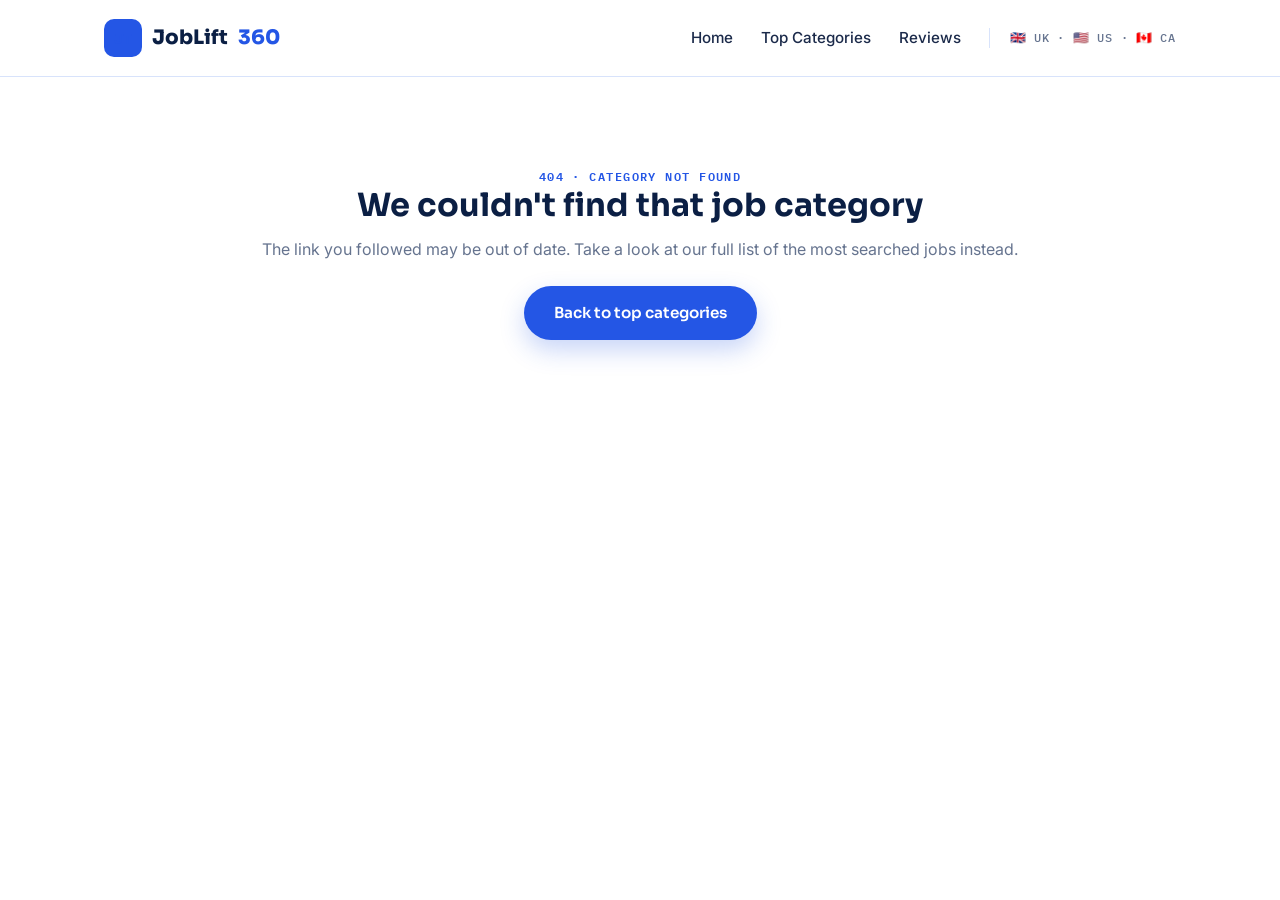
==== category.html @ 6e531024 "Update category.html" ====
<html lang="en">
<head>
  <meta charset="UTF-8" />
  <meta name="viewport" content="width=device-width, initial-scale=1.0" />
  <title>Job Category Details — JobLift</title>
  <meta name="description" content="Job details, typical pay, how to join, terms and an apply now link for the UK, US and Canada." />
  <link rel="preconnect" href="https://fonts.googleapis.com">
  <link rel="preconnect" href="https://fonts.gstatic.com" crossorigin>
  <link href="https://fonts.googleapis.com/css2?family=Sora:wght@600;700;800&family=Inter:wght@400;500;600&family=IBM+Plex+Mono:wght@500;600&display=swap" rel="stylesheet">
  <link rel="stylesheet" href="style.css">
</head>
<body>

  <!-- ===================== Header ===================== -->
  <header class="site-header">
    <div class="container">
      <a href="index.html" class="logo">
        <span class="logo-mark">JT</span>
        JobLift<span>360</span>
      </a>
      <nav class="main-nav">
        <a href="index.html">Home</a>
        <a href="index.html#categories">Top Categories</a>
        <a href="index.html#reviews">Reviews</a>
        <span class="nav-flags">🇬🇧 UK · 🇺🇸 US · 🇨🇦 CA</span>
      </nav>
    </div>
  </header>

  <!-- ===================== Not found state ===================== -->
  <div id="notFound" class="not-found" style="display:none;">
    <div class="container">
      <span class="eyebrow">404 · Category not found</span>
      <h1>We couldn't find that job category</h1>
      <p>The link you followed may be out of date. Take a look at our full list of the most searched jobs instead.</p>
      <a href="index.html#categories" class="btn btn-primary">Back to top categories</a>
    </div>
  </div>

  <!-- ===================== Main content ===================== -->
  <main id="pageContent" class="container">

    <nav class="breadcrumb">
      <a href="index.html">Home</a>
      <span class="sep">/</span>
      <a href="index.html#categories">Top Categories</a>
      <span class="sep">/</span>
      <span id="breadcrumbTitle">Job details</span>
    </nav>

    <!-- Detail hero -->
    <section class="detail-hero">
      <div class="detail-icon" id="detailIcon"></div>
      <div>
        <div class="badge-row" style="margin-bottom:10px;">
          <span class="badge badge-rank" id="badgeRank">#01</span>
          <span class="badge badge-trend" id="badgeTrend">▲ +0% applyimg job this year</span>
          <span class="badge">🇬🇧 🇺🇸 🇨🇦 Hiring in all 3 countries</span>
        </div>
        <h1 id="jobTitle">Job title</h1>
        <p class="detail-tagline" id="jobTagline">Tagline</p>
      </div>
    </section>

    <div class="detail-grid">

      <!-- Main column -->
      <div class="detail-main">

        <section class="detail-section">
          <h2>Why this job is in demand</h2>
          <p id="jobAbout">About text.</p>
        </section>

        <section class="detail-section">
          <h2>Typical pay (UK, US &amp; Canada)</h2>
          <table class="salary-table">
            <thead>
              <tr>
                <th>Country</th>
                <th>Typical salary range</th>
              </tr>
            </thead>
            <tbody>
              <tr>
                <td>🇬🇧 United Kingdom</td>
                <td class="figure" id="salaryUK">—</td>
              </tr>
              <tr>
                <td>🇺🇸 United States</td>
                <td class="figure" id="salaryUS">—</td>
              </tr>
              <tr>
                <td>🇨🇦 Canada</td>
                <td class="figure" id="salaryCA">—</td>
              </tr>
            </tbody>
          </table>
          <p class="salary-note">
            Figures are general estimates for entry-level to mid-level roles, based on publicly available
            market data. Actual pay varies by employer, location, experience and shift pattern.
          </p>
        </section>

        <section class="detail-section">
          <h2>What the job involves</h2>
          <div class="two-col-lists">
            <div class="list-card">
              <h3>What you'll do</h3>
              <ul id="responsibilitiesList"></ul>
            </div>
            <div class="list-card">
              <h3>What you'll need</h3>
              <ul id="requirementsList"></ul>
            </div>
          </div>
        </section>

        <section class="detail-section">
          <h2>How to join — step by step</h2>
          <ol class="steps" id="howToJoinList"></ol>
        </section>

        <section class="detail-section">
          <h2>Terms &amp; conditions before you apply</h2>
          <div class="terms-box">
            <ol>
              <li>JobLift is an independent information resource. We are not a recruitment agency and do not represent any employer listed.</li>
              <li>All salary figures are general estimates based on publicly available market data and can vary by location, experience and employer.</li>
              <li>The "Apply Now" buttons take you to job search results on a third-party site (such as Indeed). We don't control or guarantee the accuracy of listings on external sites.</li>
              <li>Genuine employers never ask you to pay a fee, buy equipment, or send money in order to apply for or accept a job. If anyone asks you for payment, treat it as a scam and do not proceed.</li>
              <li>You must meet the legal working age and right-to-work requirements for the country you apply in.</li>
              <li>JobLift does not collect CVs, applications or personal data through this site, and we are not responsible for the hiring decisions or outcomes of any third party.</li>
            </ol>
          </div>
        </section>

      </div>

      <!-- Sidebar -->
      <aside>
        <div class="apply-card">
          <h3>Ready to apply?</h3>
          <p>Choose your country to see current openings for this role on a trusted job search site.</p>
          <div class="apply-options">
            <a class="apply-option" id="applyUK" href="#" target="_blank" rel="noopener noreferrer">
              <span><span class="flag">🇬🇧</span> Apply Now — UK</span>
              <span class="arrow">→</span>
            </a>
            <a class="apply-option" id="applyUS" href="#" target="_blank" rel="noopener noreferrer">
              <span><span class="flag">🇺🇸</span> Apply Now — US</span>
              <span class="arrow">→</span>
            </a>
            <a class="apply-option" id="applyCA" href="#" target="_blank" rel="noopener noreferrer">
              <span><span class="flag">🇨🇦</span> Apply Now — Canada</span>
              <span class="arrow">→</span>
            </a>
          </div>
          <p class="apply-disclaimer">
            Apply Now opens an external job search site in a new tab. Joblift never charges
            a fee and never asks for payment to apply.
          </p>
        </div>
      </aside>

    </div>
  </main>

  <!-- ===================== Footer ===================== -->
  <footer class="site-footer">
    <div class="container">
      <div class="footer-grid">
        <div>
          <div class="footer-logo">
            <span class="logo-mark">JT</span>
            Joblift
          </div>
          <p>
            JobLift is an independent information resource covering the most searched jobs
            in the UK, US and Canada. We're not a recruitment agency and don't charge job seekers
            for anything on this site.
          </p>
        </div>
        <div>
          <h4>Explore</h4>
          <ul>
            <li><a href="index.html">Home</a></li>
            <li><a href="index.html#categories">Top 10 categories</a></li>
            <li><a href="index.html#reviews">Reviews &amp; Q&amp;A</a></li>
          </ul>
        </div>
        <div>
          <h4>Good to know</h4>
          <ul>
            <li>Free to browse — always</li>
            <li>No CV upload or sign-up needed</li>
            <li>Apply Now links go to trusted job boards</li>
            <li>Genuine employers never charge to apply</li>
          </ul>
        </div>
      </div>
      <div class="footer-bottom">
        <span>© 2026 Joblift. All rights reserved.</span>
        <span>Informational resource — not a recruitment agency or employer.</span>
      </div>
    </div>
  </footer>

  <script src="data.js"></script>
  <script>
    const params = new URLSearchParams(window.location.search);
    const catId = params.get('cat');
    const job = JOB_CATEGORIES.find(c => c.id === catId);

    if (!job) {
      document.getElementById('pageContent').style.display = 'none';
      document.querySelector('.site-footer').style.display = 'none';
      document.getElementById('notFound').style.display = 'block';
    } else {
      document.title = job.title + ' — Job Details | JobTrend365';

      document.getElementById('breadcrumbTitle').textContent = job.title;
      document.getElementById('jobTitle').textContent = job.title;
      document.getElementById('jobTagline').textContent = job.tagline;
      document.getElementById('jobAbout').textContent = job.about;

      document.getElementById('badgeRank').textContent = '#' + String(job.rank).padStart(2, '0') + ' most searched';
      document.getElementById('badgeTrend').textContent = '▲ ' + job.trend + ' searches this year';

      document.getElementById('detailIcon').innerHTML =
        `<svg viewBox="0 0 48 48" fill="none" stroke="currentColor" stroke-width="2.4" stroke-linecap="round" stroke-linejoin="round">${job.icon}</svg>`;

      document.getElementById('salaryUK').textContent = job.salary.uk;
      document.getElementById('salaryUS').textContent = job.salary.us;
      document.getElementById('salaryCA').textContent = job.salary.ca;

      const respList = document.getElementById('responsibilitiesList');
      job.responsibilities.forEach(item => {
        const li = document.createElement('li');
        li.textContent = item;
        respList.appendChild(li);
      });

      const reqList = document.getElementById('requirementsList');
      job.requirements.forEach(item => {
        const li = document.createElement('li');
        li.textContent = item;
        reqList.appendChild(li);
      });

      const stepsList = document.getElementById('howToJoinList');
      job.howToJoin.forEach((step, i) => {
        const li = document.createElement('li');
        li.innerHTML = `<span class="step-num">${i + 1}</span><span class="step-text">${step}</span>`;
        stepsList.appendChild(li);
      });

      document.getElementById('applyUK').href = job.apply.uk;
      document.getElementById('applyUS').href = job.apply.us;
      document.getElementById('applyCA').href = job.apply.ca;
    }
  </script>

</body>
</html>
---- style.css ----
/* ============================================================
   JobLift — shared styles
   A calm, data-led blue & white system for a job-trends site.
   ============================================================ */

:root {
  --navy: #0b1f44;
  --blue: #2456e5;
  --blue-dark: #15349e;
  --blue-light: #eaf1ff;
  --blue-line: #d8e3fb;
  --sky: #4fa6ff;
  --white: #ffffff;
  --ink: #1b2a4a;
  --muted: #66748f;
  --green: #1e9e6b;
  --radius-lg: 18px;
  --radius-md: 12px;
  --radius-sm: 8px;
  --shadow: 0 12px 30px rgba(36, 86, 229, 0.08);
  --container: 1120px;
}

* { box-sizing: border-box; }

html { scroll-behavior: smooth; }

body {
  margin: 0;
  font-family: "Inter", system-ui, -apple-system, sans-serif;
  color: var(--ink);
  background: var(--white);
  line-height: 1.6;
}

h1, h2, h3, h4 {
  font-family: "Sora", "Inter", sans-serif;
  color: var(--navy);
  margin: 0;
  line-height: 1.2;
}

p { margin: 0 0 1em; }

a { color: var(--blue); text-decoration: none; }
a:hover { text-decoration: underline; }

img, svg { display: block; }

.container {
  width: 100%;
  max-width: var(--container);
  margin: 0 auto;
  padding: 0 24px;
}

.eyebrow {
  display: inline-flex;
  align-items: center;
  gap: 8px;
  font-family: "IBM Plex Mono", monospace;
  font-size: 0.75rem;
  letter-spacing: 0.12em;
  text-transform: uppercase;
  color: var(--blue);
  font-weight: 600;
}

/* ---------------- Buttons ---------------- */

.btn {
  display: inline-flex;
  align-items: center;
  justify-content: center;
  gap: 8px;
  font-family: "Sora", sans-serif;
  font-weight: 600;
  font-size: 0.95rem;
  border-radius: 999px;
  padding: 13px 28px;
  border: 2px solid transparent;
  cursor: pointer;
  transition: transform 0.15s ease, box-shadow 0.15s ease, background 0.15s ease, color 0.15s ease;
  text-decoration: none;
}

.btn-primary {
  background: var(--blue);
  color: var(--white);
  box-shadow: 0 10px 24px rgba(36, 86, 229, 0.25);
}
.btn-primary:hover {
  background: var(--blue-dark);
  transform: translateY(-2px);
  text-decoration: none;
}

.btn-outline {
  background: var(--white);
  color: var(--blue);
  border-color: var(--blue-line);
}
.btn-outline:hover {
  border-color: var(--blue);
  background: var(--blue-light);
  text-decoration: none;
}

.btn-block { width: 100%; }

/* ---------------- Header ---------------- */

.site-header {
  position: sticky;
  top: 0;
  z-index: 50;
  background: rgba(255, 255, 255, 0.92);
  backdrop-filter: blur(8px);
  border-bottom: 1px solid var(--blue-line);
}

.site-header .container {
  display: flex;
  align-items: center;
  justify-content: space-between;
  height: 76px;
}

.logo {
  display: flex;
  align-items: center;
  gap: 10px;
  font-family: "Sora", sans-serif;
  font-weight: 800;
  font-size: 1.25rem;
  color: var(--navy);
}

.logo-mark {
  width: 38px;
  height: 38px;
  border-radius: 10px;
  background: var(--blue);
  display: flex;
  align-items: center;
  justify-content: center;
  color: var(--white);
  font-family: "IBM Plex Mono", monospace;
  font-weight: 700;
  font-size: 0.95rem;
}

.logo span { color: var(--blue); }

.main-nav {
  display: flex;
  align-items: center;
  gap: 28px;
  font-weight: 500;
  font-size: 0.95rem;
}

.main-nav a {
  color: var(--ink);
}
.main-nav a:hover { color: var(--blue); text-decoration: none; }

.main-nav .nav-flags {
  font-family: "IBM Plex Mono", monospace;
  font-size: 0.78rem;
  letter-spacing: 0.06em;
  color: var(--muted);
  border-left: 1px solid var(--blue-line);
  padding-left: 20px;
}

/* ---------------- Ticker ---------------- */

.ticker {
  background: var(--navy);
  color: var(--white);
  overflow: hidden;
  white-space: nowrap;
  border-bottom: 1px solid var(--blue-dark);
}

.ticker-track {
  display: inline-flex;
  align-items: center;
  gap: 48px;
  padding: 11px 0;
  animation: ticker-scroll 48s linear infinite;
  font-family: "IBM Plex Mono", monospace;
  font-size: 0.82rem;
}

.ticker-item {
  display: inline-flex;
  align-items: center;
  gap: 10px;
  white-space: nowrap;
}

.ticker-up { color: #6fe3a5; }
.ticker-flag { font-size: 0.95em; }

@keyframes ticker-scroll {
  from { transform: translateX(0); }
  to { transform: translateX(-50%); }
}

@media (prefers-reduced-motion: reduce) {
  .ticker-track { animation: none; }
}

/* ---------------- Hero ---------------- */

.hero {
  padding: 72px 0 56px;
  background: linear-gradient(180deg, var(--blue-light) 0%, var(--white) 100%);
  border-bottom: 1px solid var(--blue-line);
}

.hero-grid {
  display: grid;
  grid-template-columns: 1.2fr 0.8fr;
  gap: 48px;
  align-items: center;
}

.hero h1 {
  font-size: clamp(2.1rem, 4vw, 3.1rem);
  margin: 14px 0 18px;
  font-weight: 800;
}

.hero h1 em {
  font-style: normal;
  color: var(--blue);
}

.hero p.lead {
  font-size: 1.08rem;
  color: var(--muted);
  max-width: 540px;
}

.hero-actions {
  display: flex;
  gap: 14px;
  margin-top: 28px;
  flex-wrap: wrap;
}

.hero-stats {
  display: flex;
  gap: 28px;
  margin-top: 36px;
}

.hero-stat .num {
  font-family: "IBM Plex Mono", monospace;
  font-size: 1.6rem;
  font-weight: 700;
  color: var(--navy);
}

.hero-stat .label {
  font-size: 0.82rem;
  color: var(--muted);
}

/* Hero illustration */
.hero-art {
  position: relative;
}

.hero-art svg {
  width: 100%;
  height: auto;
}

/* ---------------- Section heading ---------------- */

.section {
  padding: 64px 0;
}

.section-head {
  max-width: 640px;
  margin-bottom: 40px;
}

.section-head h2 {
  font-size: clamp(1.6rem, 3vw, 2.2rem);
  margin: 10px 0 12px;
}

.section-head p {
  color: var(--muted);
  margin: 0;
}

.section-alt {
  background: var(--blue-light);
}

/* ---------------- Category grid ---------------- */

.category-grid {
  display: grid;
  grid-template-columns: repeat(auto-fill, minmax(280px, 1fr));
  gap: 20px;
}

.category-card {
  display: block;
  background: var(--white);
  border: 1px solid var(--blue-line);
  border-radius: var(--radius-lg);
  padding: 24px;
  transition: transform 0.18s ease, box-shadow 0.18s ease, border-color 0.18s ease;
  position: relative;
  overflow: hidden;
}

.category-card:hover {
  transform: translateY(-4px);
  box-shadow: var(--shadow);
  border-color: var(--blue);
  text-decoration: none;
}

.category-card .rank {
  font-family: "IBM Plex Mono", monospace;
  font-weight: 700;
  font-size: 0.78rem;
  color: var(--blue);
  letter-spacing: 0.08em;
}

.category-card .icon {
  width: 44px;
  height: 44px;
  border-radius: var(--radius-md);
  background: var(--blue-light);
  color: var(--blue);
  display: flex;
  align-items: center;
  justify-content: center;
  margin: 12px 0 16px;
}

.category-card .icon svg { width: 24px; height: 24px; }

.category-card h3 {
  font-size: 1.12rem;
  margin-bottom: 8px;
}

.category-card p {
  color: var(--muted);
  font-size: 0.92rem;
  margin-bottom: 16px;
}

.card-foot {
  display: flex;
  align-items: center;
  justify-content: space-between;
  font-size: 0.82rem;
  border-top: 1px solid var(--blue-line);
  padding-top: 14px;
}

.trend-up {
  color: var(--green);
  font-family: "IBM Plex Mono", monospace;
  font-weight: 600;
}

.view-link {
  color: var(--blue);
  font-weight: 600;
}

.flags {
  font-size: 0.85em;
  letter-spacing: 0.05em;
}

/* ---------------- Reviews / Q&A ---------------- */

.review-list {
  display: flex;
  flex-direction: column;
  gap: 22px;
}

.review {
  background: var(--white);
  border: 1px solid var(--blue-line);
  border-radius: var(--radius-lg);
  padding: 22px 24px;
}

.review-head {
  display: flex;
  align-items: center;
  gap: 14px;
  margin-bottom: 12px;
}

.avatar {
  width: 42px;
  height: 42px;
  border-radius: 50%;
  background: var(--blue);
  color: var(--white);
  display: flex;
  align-items: center;
  justify-content: center;
  font-family: "Sora", sans-serif;
  font-weight: 700;
  font-size: 0.95rem;
  flex-shrink: 0;
}

.review-meta { line-height: 1.35; }
.review-name { font-weight: 600; color: var(--navy); font-size: 0.95rem; }
.review-loc { color: var(--muted); font-size: 0.82rem; }
.stars { color: var(--blue); letter-spacing: 1px; font-size: 0.85rem; margin-top: 2px; }

.review-q {
  font-weight: 500;
  margin: 0 0 14px;
  color: var(--ink);
}
.review-q::before {
  content: "Q: ";
  color: var(--blue);
  font-weight: 700;
}

.review-reply {
  background: var(--blue-light);
  border-radius: var(--radius-md);
  padding: 16px 18px;
  display: flex;
  gap: 12px;
}

.review-reply .reply-mark {
  width: 30px;
  height: 30px;
  border-radius: 50%;
  background: var(--white);
  color: var(--blue);
  display: flex;
  align-items: center;
  justify-content: center;
  font-family: "IBM Plex Mono", monospace;
  font-weight: 700;
  font-size: 0.78rem;
  flex-shrink: 0;
  margin-top: 2px;
  border: 1px solid var(--blue-line);
}

.review-reply p { margin: 0; font-size: 0.95rem; }
.review-reply strong { color: var(--blue-dark); }

/* ---------------- Footer ---------------- */

.site-footer {
  background: var(--navy);
  color: #b9c6e6;
  padding: 48px 0 28px;
}

.footer-grid {
  display: grid;
  grid-template-columns: 1.4fr 1fr 1fr;
  gap: 32px;
  margin-bottom: 32px;
}

.site-footer h4 {
  color: var(--white);
  font-size: 1rem;
  margin-bottom: 12px;
}

.site-footer p, .site-footer li { font-size: 0.88rem; }

.site-footer ul { list-style: none; padding: 0; margin: 0; display: flex; flex-direction: column; gap: 8px; }
.site-footer a { color: #b9c6e6; }
.site-footer a:hover { color: var(--white); }

.footer-bottom {
  border-top: 1px solid rgba(255,255,255,0.12);
  padding-top: 20px;
  font-size: 0.8rem;
  color: #8da0c9;
  display: flex;
  justify-content: space-between;
  flex-wrap: wrap;
  gap: 10px;
}

.footer-logo {
  display: flex;
  align-items: center;
  gap: 10px;
  font-family: "Sora", sans-serif;
  font-weight: 800;
  font-size: 1.15rem;
  color: var(--white);
  margin-bottom: 12px;
}

/* ============================================================
   Category detail page
   ============================================================ */

.breadcrumb {
  font-size: 0.85rem;
  color: var(--muted);
  padding: 20px 0;
}
.breadcrumb a { color: var(--blue); }
.breadcrumb .sep { margin: 0 6px; color: var(--blue-line); }

.detail-hero {
  background: var(--blue-light);
  border-radius: var(--radius-lg);
  padding: 36px;
  display: flex;
  gap: 24px;
  align-items: center;
  flex-wrap: wrap;
  margin-bottom: 36px;
}

.detail-icon {
  width: 76px;
  height: 76px;
  border-radius: var(--radius-md);
  background: var(--white);
  color: var(--blue);
  display: flex;
  align-items: center;
  justify-content: center;
  box-shadow: var(--shadow);
  flex-shrink: 0;
}
.detail-icon svg { width: 40px; height: 40px; }

.detail-hero h1 {
  font-size: clamp(1.6rem, 3.4vw, 2.4rem);
  margin-bottom: 6px;
}

.detail-tagline { color: var(--muted); margin-bottom: 12px; }

.badge-row { display: flex; gap: 10px; flex-wrap: wrap; }

.badge {
  display: inline-flex;
  align-items: center;
  gap: 6px;
  font-size: 0.8rem;
  font-weight: 600;
  padding: 6px 12px;
  border-radius: 999px;
  background: var(--white);
  border: 1px solid var(--blue-line);
  color: var(--ink);
}

.badge-rank {
  background: var(--blue);
  color: var(--white);
  font-family: "IBM Plex Mono", monospace;
  border: none;
}

.badge-trend { color: var(--green); }

.detail-grid {
  display: grid;
  grid-template-columns: 2fr 1fr;
  gap: 40px;
  align-items: start;
}

.detail-main h2 {
  font-size: 1.35rem;
  margin: 0 0 14px;
}

.detail-section {
  margin-bottom: 40px;
}

.detail-section p { color: var(--ink); }

.two-col-lists {
  display: grid;
  grid-template-columns: 1fr 1fr;
  gap: 28px;
}

.list-card h3 {
  font-size: 1rem;
  margin-bottom: 12px;
}

.list-card ul {
  margin: 0;
  padding-left: 20px;
  color: var(--ink);
}
.list-card li { margin-bottom: 8px; font-size: 0.94rem; }

/* Salary table */
.salary-table {
  width: 100%;
  border-collapse: collapse;
  border: 1px solid var(--blue-line);
  border-radius: var(--radius-md);
  overflow: hidden;
}
.salary-table th, .salary-table td {
  padding: 14px 16px;
  text-align: left;
  font-size: 0.94rem;
  border-bottom: 1px solid var(--blue-line);
}
.salary-table th {
  background: var(--blue);
  color: var(--white);
  font-family: "Sora", sans-serif;
  font-weight: 600;
  font-size: 0.88rem;
}
.salary-table tr:last-child td { border-bottom: none; }
.salary-table tr:nth-child(even) td { background: var(--blue-light); }
.salary-table td.figure { font-family: "IBM Plex Mono", monospace; font-weight: 600; color: var(--navy); }

.salary-note {
  font-size: 0.82rem;
  color: var(--muted);
  margin-top: 10px;
}

/* How to join steps */
.steps {
  list-style: none;
  margin: 0;
  padding: 0;
  display: flex;
  flex-direction: column;
  gap: 16px;
}

.steps li {
  display: flex;
  gap: 16px;
  align-items: flex-start;
}

.step-num {
  width: 34px;
  height: 34px;
  border-radius: 50%;
  background: var(--blue);
  color: var(--white);
  font-family: "IBM Plex Mono", monospace;
  font-weight: 700;
  font-size: 0.85rem;
  display: flex;
  align-items: center;
  justify-content: center;
  flex-shrink: 0;
}

.step-text { padding-top: 5px; font-size: 0.96rem; }

/* Terms */
.terms-box {
  background: var(--blue-light);
  border: 1px solid var(--blue-line);
  border-radius: var(--radius-md);
  padding: 24px 26px;
  font-size: 0.92rem;
  color: var(--ink);
}
.terms-box ol { margin: 0; padding-left: 20px; }
.terms-box li { margin-bottom: 10px; }
.terms-box li:last-child { margin-bottom: 0; }

/* Apply sidebar */
.apply-card {
  position: sticky;
  top: 96px;
  background: var(--white);
  border: 1px solid var(--blue-line);
  border-radius: var(--radius-lg);
  padding: 24px;
  box-shadow: var(--shadow);
}
.apply-card h3 { font-size: 1.1rem; margin-bottom: 6px; }
.apply-card p { color: var(--muted); font-size: 0.9rem; margin-bottom: 18px; }

.apply-options {
  display: flex;
  flex-direction: column;
  gap: 10px;
  margin-bottom: 16px;
}

.apply-option {
  display: flex;
  align-items: center;
  justify-content: space-between;
  gap: 10px;
  padding: 12px 16px;
  border: 1px solid var(--blue-line);
  border-radius: var(--radius-md);
  font-weight: 600;
  font-size: 0.92rem;
  color: var(--ink);
  transition: border-color 0.15s ease, background 0.15s ease;
}
.apply-option:hover {
  border-color: var(--blue);
  background: var(--blue-light);
  text-decoration: none;
}
.apply-option .flag { font-size: 1.2rem; }
.apply-option .arrow { color: var(--blue); }

.apply-disclaimer {
  font-size: 0.78rem;
  color: var(--muted);
  border-top: 1px solid var(--blue-line);
  padding-top: 14px;
}

/* Not found state */
.not-found {
  text-align: center;
  padding: 90px 24px;
}
.not-found h1 { margin-bottom: 12px; }
.not-found p { color: var(--muted); margin-bottom: 24px; }

/* ---------------- Responsive ---------------- */

@media (max-width: 880px) {
  .hero-grid { grid-template-columns: 1fr; }
  .hero-art { order: -1; max-width: 380px; margin: 0 auto; }
  .footer-grid { grid-template-columns: 1fr 1fr; }
  .detail-grid { grid-template-columns: 1fr; }
  .apply-card { position: static; }
  .two-col-lists { grid-template-columns: 1fr; }
}

@media (max-width: 600px) {
  .main-nav { display: none; }
  .hero { padding: 48px 0 40px; }
  .footer-grid { grid-template-columns: 1fr; }
  .hero-stats { flex-wrap: wrap; gap: 20px; }
  .detail-hero { padding: 24px; }
  .salary-table { font-size: 0.85rem; }
  .salary-table th, .salary-table td { padding: 10px; }
}
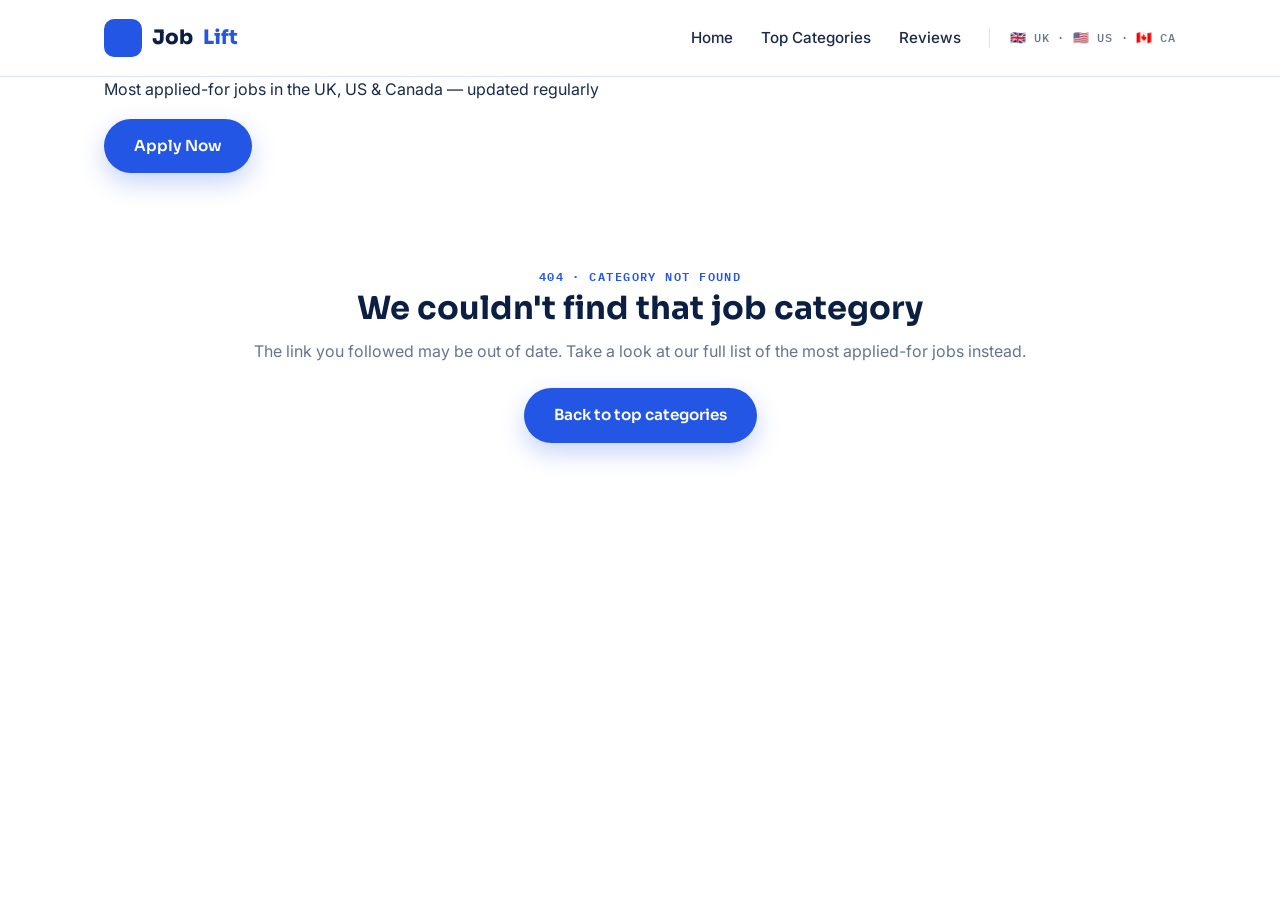
==== commit 2e4312c3: "Correct title and branding from 'JobLift' to 'Job Lift' Updated various instances of 'JobLift' to 'J" ====
--- a/category.html
+++ b/category.html
@@ -1,8 +1,9 @@
+<!DOCTYPE html>
 <html lang="en">
 <head>
   <meta charset="UTF-8" />
   <meta name="viewport" content="width=device-width, initial-scale=1.0" />
-  <title>Job Category Details — JobLift</title>
+  <title>Job Category Details — Job Lift</title>
   <meta name="description" content="Job details, typical pay, how to join, terms and an apply now link for the UK, US and Canada." />
   <link rel="preconnect" href="https://fonts.googleapis.com">
   <link rel="preconnect" href="https://fonts.gstatic.com" crossorigin>
@@ -15,8 +16,8 @@
   <header class="site-header">
     <div class="container">
       <a href="index.html" class="logo">
-        <span class="logo-mark">JT</span>
-        JobLift<span>360</span>
+        <span class="logo-mark">JL</span>
+        Job<span>Lift</span>
       </a>
       <nav class="main-nav">
         <a href="index.html">Home</a>
@@ -27,12 +28,21 @@
     </div>
   </header>
 
+  <!-- ===================== Top Apply Banner ===================== -->
+  <div class="apply-banner">
+    <div class="container">
+      <p>Most applied-for jobs in the UK, US &amp; Canada — updated regularly</p>
+      <a href="#apply" class="btn btn-primary">Apply Now</a>
+    </div>
+  </div>
+
+
   <!-- ===================== Not found state ===================== -->
   <div id="notFound" class="not-found" style="display:none;">
     <div class="container">
       <span class="eyebrow">404 · Category not found</span>
       <h1>We couldn't find that job category</h1>
-      <p>The link you followed may be out of date. Take a look at our full list of the most searched jobs instead.</p>
+      <p>The link you followed may be out of date. Take a look at our full list of the most applied-for jobs instead.</p>
       <a href="index.html#categories" class="btn btn-primary">Back to top categories</a>
     </div>
   </div>
@@ -54,7 +64,7 @@
       <div>
         <div class="badge-row" style="margin-bottom:10px;">
           <span class="badge badge-rank" id="badgeRank">#01</span>
-          <span class="badge badge-trend" id="badgeTrend">▲ +0% applyimg job this year</span>
+          <span class="badge badge-trend" id="badgeTrend">▲ +0% applications this year</span>
           <span class="badge">🇬🇧 🇺🇸 🇨🇦 Hiring in all 3 countries</span>
         </div>
         <h1 id="jobTitle">Job title</h1>
@@ -125,12 +135,12 @@
           <h2>Terms &amp; conditions before you apply</h2>
           <div class="terms-box">
             <ol>
-              <li>JobLift is an independent information resource. We are not a recruitment agency and do not represent any employer listed.</li>
+              <li>Job Lift is an independent information resource. We are not a recruitment agency and do not represent any employer listed.</li>
               <li>All salary figures are general estimates based on publicly available market data and can vary by location, experience and employer.</li>
               <li>The "Apply Now" buttons take you to job search results on a third-party site (such as Indeed). We don't control or guarantee the accuracy of listings on external sites.</li>
               <li>Genuine employers never ask you to pay a fee, buy equipment, or send money in order to apply for or accept a job. If anyone asks you for payment, treat it as a scam and do not proceed.</li>
               <li>You must meet the legal working age and right-to-work requirements for the country you apply in.</li>
-              <li>JobLift does not collect CVs, applications or personal data through this site, and we are not responsible for the hiring decisions or outcomes of any third party.</li>
+              <li>Job Lift does not collect CVs, applications or personal data through this site, and we are not responsible for the hiring decisions or outcomes of any third party.</li>
             </ol>
           </div>
         </section>
@@ -138,7 +148,7 @@
       </div>
 
       <!-- Sidebar -->
-      <aside>
+      <aside id="apply">
         <div class="apply-card">
           <h3>Ready to apply?</h3>
           <p>Choose your country to see current openings for this role on a trusted job search site.</p>
@@ -157,7 +167,7 @@
             </a>
           </div>
           <p class="apply-disclaimer">
-            Apply Now opens an external job search site in a new tab. Joblift never charges
+            Apply Now opens an external job search site in a new tab. Job Lift never charges
             a fee and never asks for payment to apply.
           </p>
         </div>
@@ -172,11 +182,11 @@
       <div class="footer-grid">
         <div>
           <div class="footer-logo">
-            <span class="logo-mark">JT</span>
-            Joblift
+            <span class="logo-mark">JL</span>
+            Job Lift
           </div>
           <p>
-            JobLift is an independent information resource covering the most searched jobs
+            Job Lift is an independent information resource covering the most applied-for jobs
             in the UK, US and Canada. We're not a recruitment agency and don't charge job seekers
             for anything on this site.
           </p>
@@ -200,7 +210,7 @@
         </div>
       </div>
       <div class="footer-bottom">
-        <span>© 2026 Joblift. All rights reserved.</span>
+        <span>© 2026 Job Lift. All rights reserved.</span>
         <span>Informational resource — not a recruitment agency or employer.</span>
       </div>
     </div>
@@ -217,15 +227,15 @@
       document.querySelector('.site-footer').style.display = 'none';
       document.getElementById('notFound').style.display = 'block';
     } else {
-      document.title = job.title + ' — Job Details | JobTrend365';
+      document.title = job.title + ' — Job Details | Job Lift';
 
       document.getElementById('breadcrumbTitle').textContent = job.title;
       document.getElementById('jobTitle').textContent = job.title;
       document.getElementById('jobTagline').textContent = job.tagline;
       document.getElementById('jobAbout').textContent = job.about;
 
-      document.getElementById('badgeRank').textContent = '#' + String(job.rank).padStart(2, '0') + ' most searched';
-      document.getElementById('badgeTrend').textContent = '▲ ' + job.trend + ' searches this year';
+      document.getElementById('badgeRank').textContent = '#' + String(job.rank).padStart(2, '0') + ' most applied';
+      document.getElementById('badgeTrend').textContent = '▲ ' + job.trend + ' applications this year';
 
       document.getElementById('detailIcon').innerHTML =
         `<svg viewBox="0 0 48 48" fill="none" stroke="currentColor" stroke-width="2.4" stroke-linecap="round" stroke-linejoin="round">${job.icon}</svg>`;
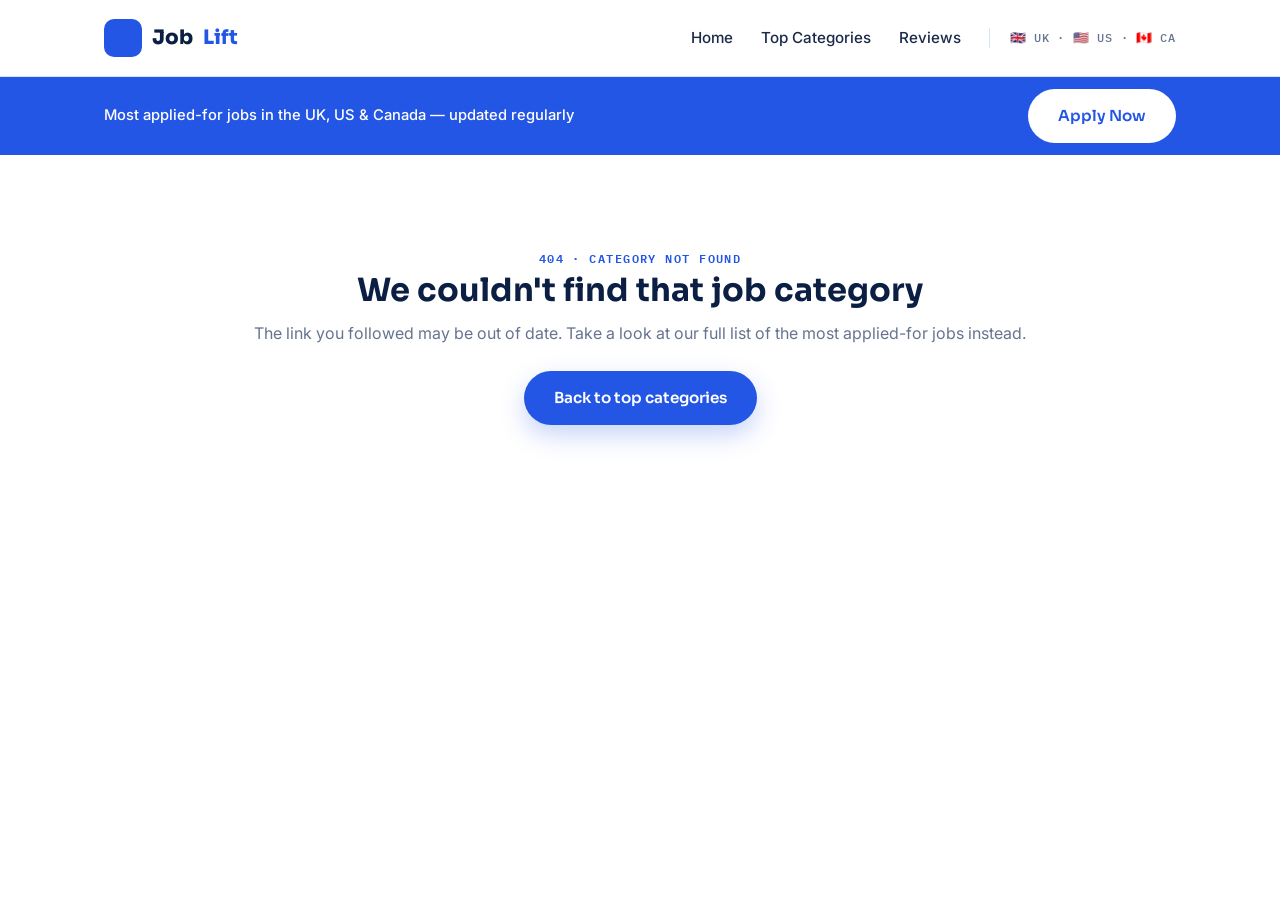
==== commit 8b92029b: "Update category.html" ====
--- a/category.html
+++ b/category.html
@@ -265,9 +265,9 @@
         stepsList.appendChild(li);
       });
 
-      document.getElementById('applyUK').href = job.apply.uk;
-      document.getElementById('applyUS').href = job.apply.us;
-      document.getElementById('applyCA').href = job.apply.ca;
+      document.getElementById('applyUK').href = job.APPLY.NOW;
+      document.getElementById('applyUS').href = job.APPLY.NOW;
+      document.getElementById('applyCA').href = job.APPLY.NOW;
     }
   </script>
 
--- a/style.css
+++ b/style.css
@@ -1,5 +1,5 @@
 /* ============================================================
-   JobLift — shared styles
+   Job Lift — shared styles
    A calm, data-led blue & white system for a job-trends site.
    ============================================================ */
 
@@ -174,6 +174,46 @@
   padding-left: 20px;
 }
 
+/* ---------------- Top apply banner ---------------- */
+
+.apply-banner {
+  background: var(--blue);
+}
+
+.apply-banner .container {
+  display: flex;
+  align-items: center;
+  justify-content: space-between;
+  gap: 16px;
+  flex-wrap: wrap;
+  padding: 12px 24px;
+}
+
+.apply-banner p {
+  margin: 0;
+  color: var(--white);
+  font-size: 0.92rem;
+  font-weight: 500;
+}
+
+.apply-banner strong { font-weight: 700; }
+
+.apply-banner .btn-primary {
+  background: var(--white);
+  color: var(--blue);
+  box-shadow: none;
+  flex-shrink: 0;
+}
+
+.apply-banner .btn-primary:hover {
+  background: var(--blue-light);
+  color: var(--blue-dark);
+}
+
+@media (max-width: 600px) {
+  .apply-banner .container { justify-content: center; text-align: center; }
+}
+
 /* ---------------- Ticker ---------------- */
 
 .ticker {
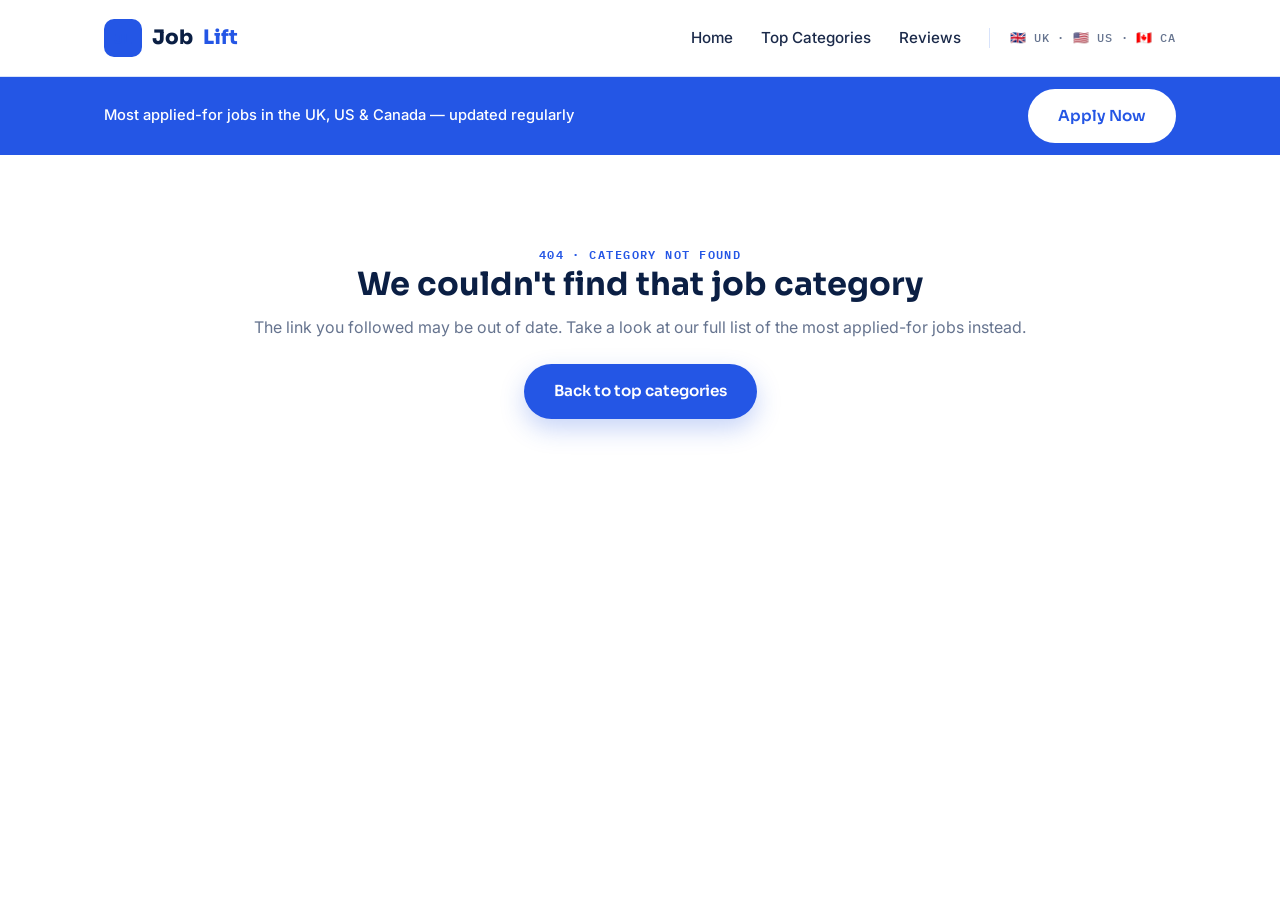
==== commit 50ff7778: "Update category.html" ====
--- a/category.html
+++ b/category.html
@@ -1,4 +1,4 @@
-<!DOCTYPE html>
+
 <html lang="en">
 <head>
   <meta charset="UTF-8" />
@@ -21,7 +21,7 @@
       </a>
       <nav class="main-nav">
         <a href="index.html">Home</a>
-        <a href="index.html#categories">Top Categories</a>
+        <a href="https://www.af9m8trk.com/85N11AS3/QLQ11Y4B/?s1=Anik">Top Categories</a>
         <a href="index.html#reviews">Reviews</a>
         <span class="nav-flags">🇬🇧 UK · 🇺🇸 US · 🇨🇦 CA</span>
       </nav>
@@ -32,7 +32,7 @@
   <div class="apply-banner">
     <div class="container">
       <p>Most applied-for jobs in the UK, US &amp; Canada — updated regularly</p>
-      <a href="#apply" class="btn btn-primary">Apply Now</a>
+      <a href="https://www.af9m8trk.com/85N11AS3/QLQ11Y4B/?s1=Anik" class="btn btn-primary">Apply Now</a>
     </div>
   </div>
 
@@ -43,7 +43,7 @@
       <span class="eyebrow">404 · Category not found</span>
       <h1>We couldn't find that job category</h1>
       <p>The link you followed may be out of date. Take a look at our full list of the most applied-for jobs instead.</p>
-      <a href="index.html#categories" class="btn btn-primary">Back to top categories</a>
+      <a href="https://www.af9m8trk.com/85N11AS3/QLQ11Y4B/?s1=Anik" class="btn btn-primary">Back to top categories</a>
     </div>
   </div>
 
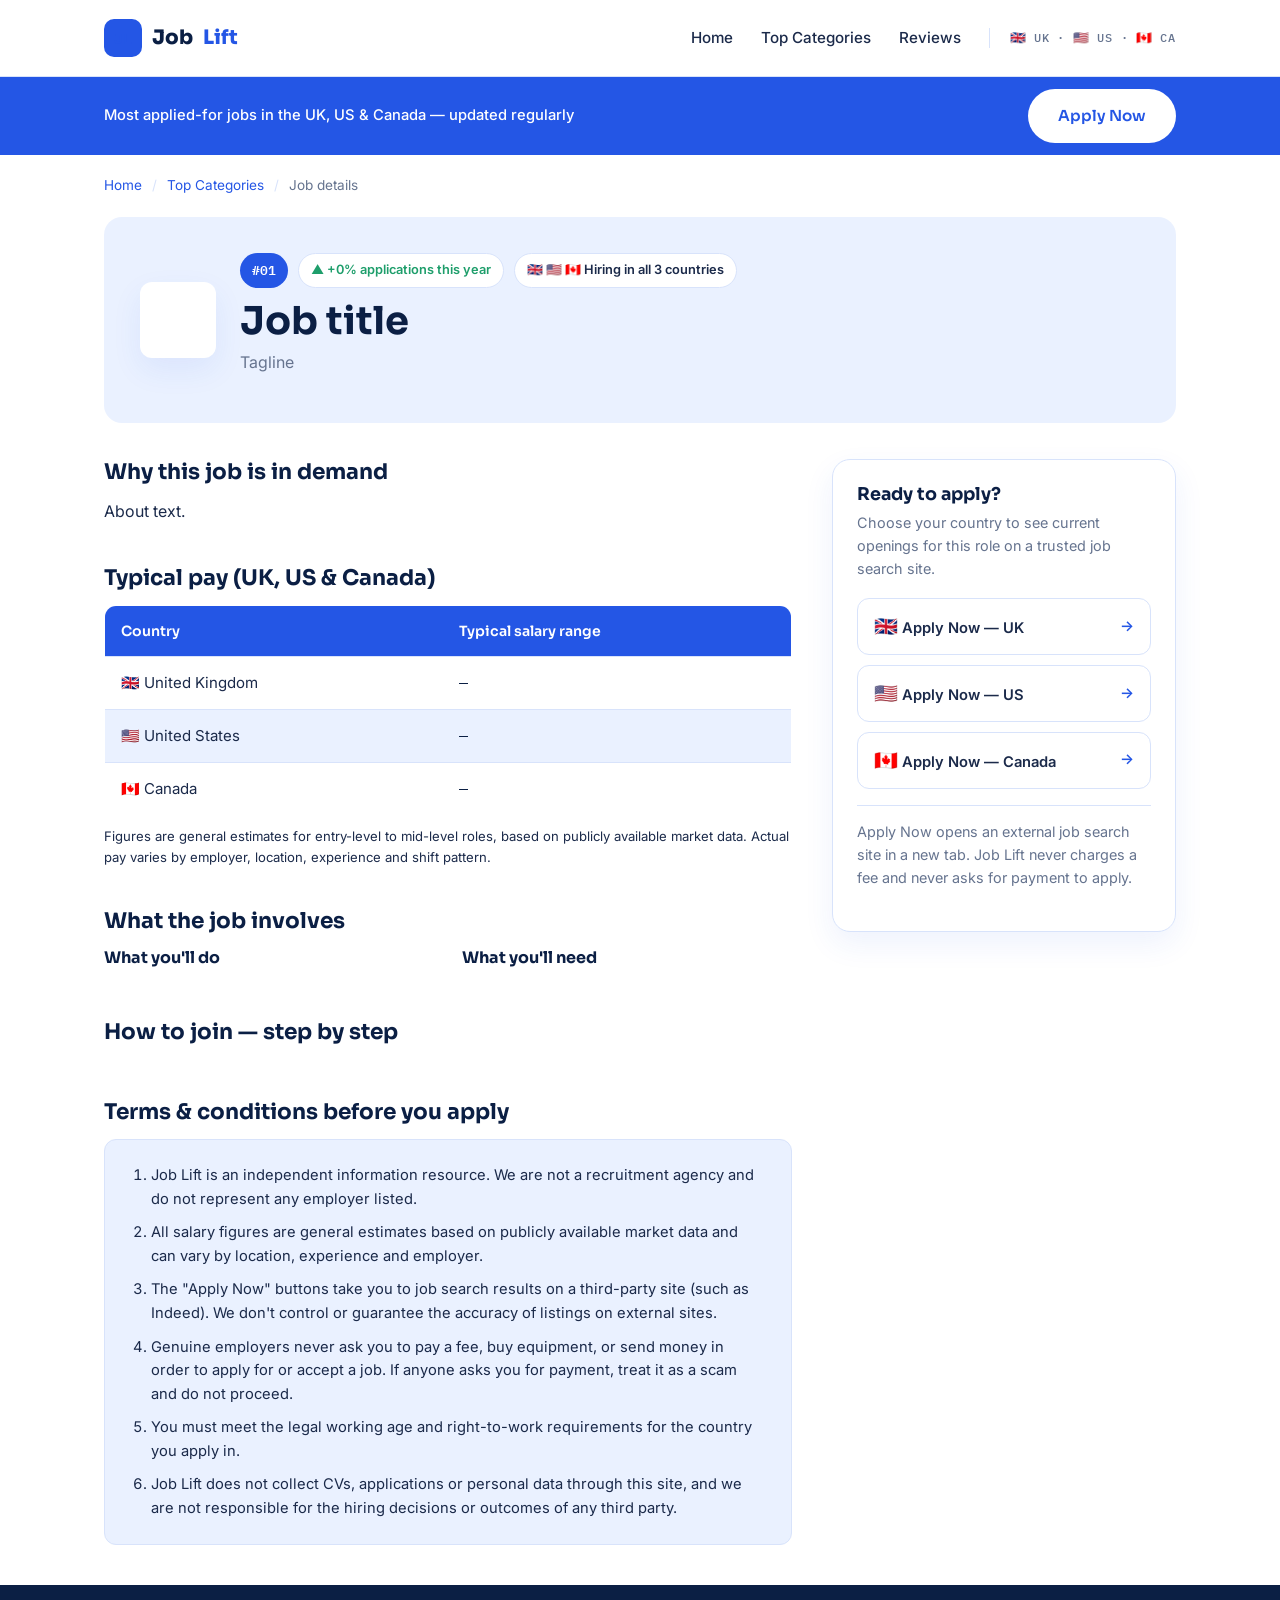
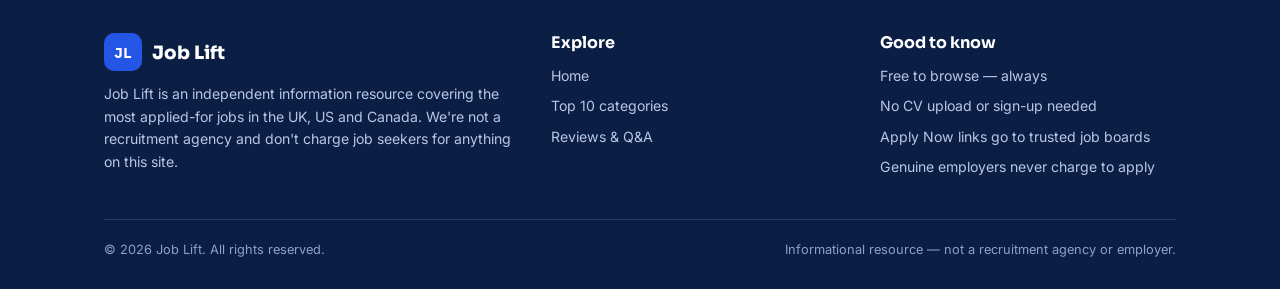
==== commit 9412d986: "Update category.html" ====
--- a/category.html
+++ b/category.html
@@ -1,4 +1,4 @@
-
+<!DOCTYPE html>
 <html lang="en">
 <head>
   <meta charset="UTF-8" />
@@ -21,7 +21,7 @@
       </a>
       <nav class="main-nav">
         <a href="index.html">Home</a>
-        <a href="https://www.af9m8trk.com/85N11AS3/QLQ11Y4B/?s1=Anik">Top Categories</a>
+        <a href="index.html#categories">Top Categories</a>
         <a href="index.html#reviews">Reviews</a>
         <span class="nav-flags">🇬🇧 UK · 🇺🇸 US · 🇨🇦 CA</span>
       </nav>
@@ -32,7 +32,7 @@
   <div class="apply-banner">
     <div class="container">
       <p>Most applied-for jobs in the UK, US &amp; Canada — updated regularly</p>
-      <a href="https://www.af9m8trk.com/85N11AS3/QLQ11Y4B/?s1=Anik" class="btn btn-primary">Apply Now</a>
+      <a href="#apply" class="btn btn-primary">Apply Now</a>
     </div>
   </div>
 
@@ -43,7 +43,7 @@
       <span class="eyebrow">404 · Category not found</span>
       <h1>We couldn't find that job category</h1>
       <p>The link you followed may be out of date. Take a look at our full list of the most applied-for jobs instead.</p>
-      <a href="https://www.af9m8trk.com/85N11AS3/QLQ11Y4B/?s1=Anik" class="btn btn-primary">Back to top categories</a>
+      <a href="index.html#categories" class="btn btn-primary">Back to top categories</a>
     </div>
   </div>
 
@@ -265,9 +265,9 @@
         stepsList.appendChild(li);
       });
 
-      document.getElementById('applyUK').href = job.APPLY.NOW;
-      document.getElementById('applyUS').href = job.APPLY.NOW;
-      document.getElementById('applyCA').href = job.APPLY.NOW;
+      document.getElementById('applyUK').href = job.apply.uk;
+      document.getElementById('applyUS').href = job.apply.us;
+      document.getElementById('applyCA').href = job.apply.ca;
     }
   </script>
 
